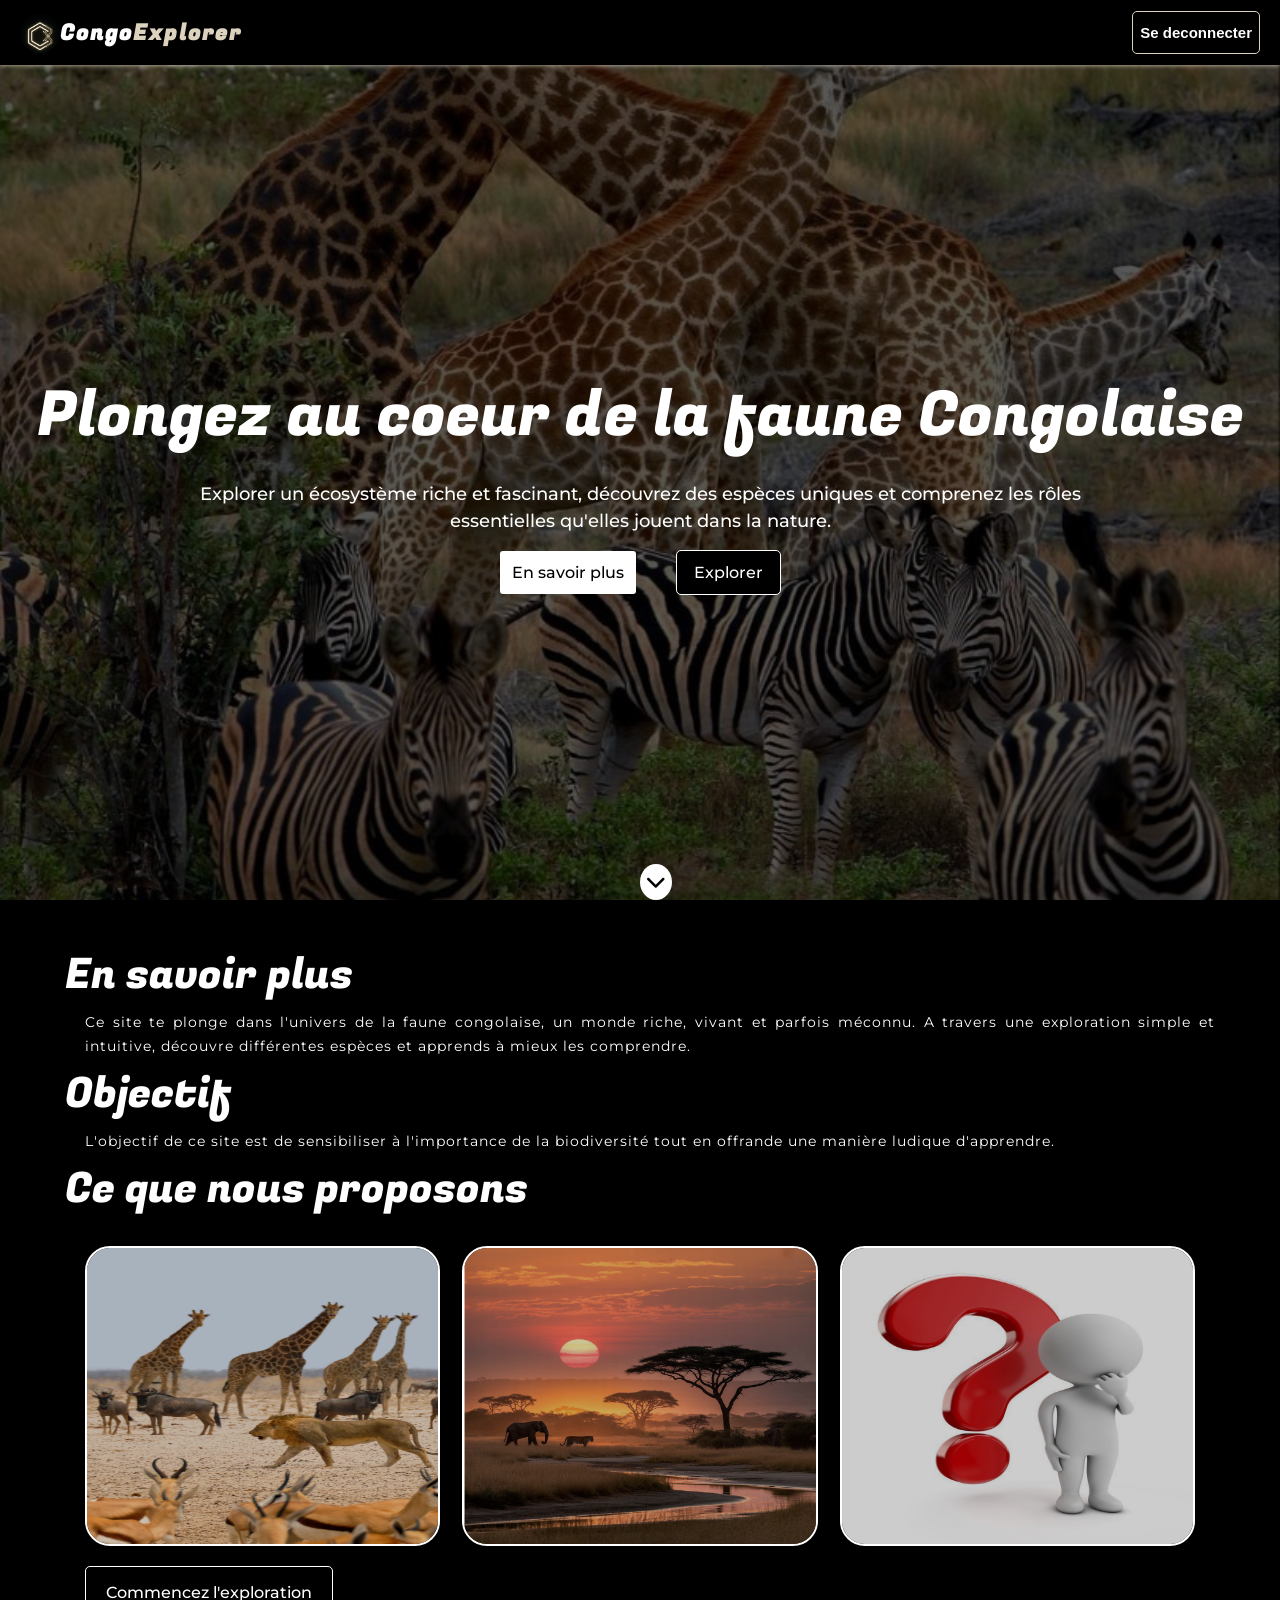
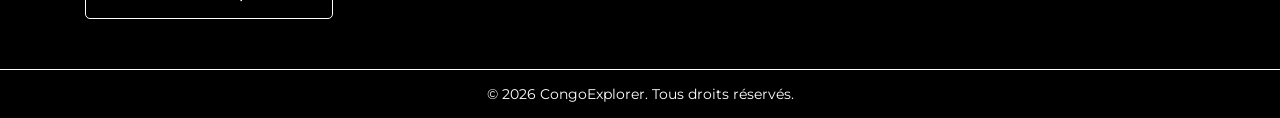
==== apropos.html @ d5345e98 "Features : Fin de l'à propos et début de l'exploration" ====
<!DOCTYPE html>
<html lang="en">
<head>
    <meta charset="UTF-8">
    <meta name="viewport" content="width=device-width, initial-scale=1.0">
    <title>CongoExplorer -- A Propos</title>
    <link rel="stylesheet" href="https://cdnjs.cloudflare.com/ajax/libs/font-awesome/6.5.1/css/all.min.css">
    <link rel="stylesheet" href="apropos.css">
    <script src="apropos.js" type="module" defer></script>

</head>
<body>
    <div id="explo-container">

        <header class="header">
            <div class="header-title">
                <div class="logo">

                </div>

                <p class="title">Congo<span>Explorer</span></p>
            </div>

            <button class="disconnect">Se deconnecter</button>
        </header>

        <div class="banner">
            <p class="intro">Plongez au coeur de la faune Congolaise</p>
            <p class="texte">Explorer un écosystème riche et fascinant, découvrez des espèces uniques et comprenez les rôles essentielles qu'elles jouent dans la nature.</p>

            <div class="btns">
                <a class="learnMore-btn" href="#learnMore">En savoir plus</a>
                <a class="explore-btn" href="explorer.html">Explorer</a>

            </div>

            <a class="down" href="#learnMore"><i class="fas fa-chevron-down"></i></a>
        </div>

        

        <section id="learnMore">
            <div>
                <h2>En savoir plus</h2>
                <p class="description">
                    Ce site te plonge dans l'univers de la faune congolaise, un monde riche, vivant et parfois méconnu.
                    A  travers une exploration simple et intuitive, découvre différentes espèces et apprends à mieux les comprendre. 
                </p>
            </div>
            
            <div>
                <h2>Objectif</h2>
                <p class="description">
                    L'objectif de ce site est de sensibiliser à l'importance de la biodiversité tout en offrande une manière ludique d'apprendre.
                </p>
            </div>

            <h2>Ce que nous proposons</h2>
            <div class="list-features">
                <div class="features">
                    <div class="part">
                        <h3>Exploration</h3>
                        <p>Parcours différentes espèces animales et découvre leurs caractéristiques principales</p>
                    </div>
                    <img src="images/troupeau3.jpeg" alt="">
                    
                </div>

                <div class="features">

                    <div class="part">
                        <h3>Compréhension</h3>
                        <p>Apprends le rôle de chaque espèce dans son écosystème</p>
                    </div>
                    
                    <img src="images/foret4.jpeg" alt="">
                </div>

                <div class="features">
                    <div class="part"><h3>Quiz</h3></div>
                    <img src="images/quiz2.jpeg" alt="">
                </div>

            </div>

            <a href="explorer.html" class="explore-link">Commencez l'exploration</a>
        </section>

        <footer>
            <p>&copy; 2026 CongoExplorer. Tous droits réservés.</p>
        </footer>
    </div>

</body>
</html>
---- apropos.css ----
@import url('https://fonts.googleapis.com/css2?family=Montserrat:ital,wght@0,100..900;1,100..900&display=swap');
@import url('https://fonts.googleapis.com/css2?family=Berkshire+Swash&family=Fugaz+One&family=Lobster+Two:ital,wght@0,400;0,700;1,400;1,700&family=Merriweather:ital,opsz,wght@0,18..144,300..900;1,18..144,300..900&family=Montserrat:ital,wght@0,100..900;1,100..900&display=swap');

*{
    margin: 0;
    padding: 0;
    box-sizing: border-box;
}

:root{
    --primary-color: rgb(220, 210, 190);
    --secondary-color: rgb(245, 245, 220);
    --third-color: rgb(255, 255, 255);
    --fourth-color: rgb(0, 0, 0);
    --fifth-color : rgba(0,0,0,.7);
    --error-color: #842029;
    --success-color : #43A047;
    --bg-error-color: #f8d7da;
    --bg-success-color: #e6fffa;
    --font-family : "Fugaz One", cursive;
}


html{
    font-size: 62.5%;
    scroll-behavior: smooth;
}

body{
    font-size: 1.4rem;
    font-family: 'Montserrat', sans-serif;
    background-color : var(--fourth-color);
    color: var(--third-color);
     
}

#explo-container{
    position: relative;
    display: flex;
    flex-direction: column;
}

/*========================== STYLISATION DU HEADER =============================*/
.header{
    position: fixed;
    top: 0;
    width: 100%;
    z-index: 1001;
    display: flex;
    justify-content: space-between;
    align-items: center;
    padding: 0 2rem;
    box-shadow: 0 0 5px var(--primary-color);
    background-color: var(--fourth-color);
    height: 6.5rem;
}

.header-title{
    display: flex;
    align-items: center;
}

.logo {
    background: url("images/logo.jpeg") no-repeat;
    background-size: cover;
    background-position: center;
    transform-style: preserve-3d;
    height: 40px;
    width: 40px;
    border-radius: 50%;
}


.title{
    font-family: var(--font-family);
    font-size: 2.2rem;
    font-weight: bold;
    letter-spacing: .2rem;
}

.title span{
    color: var(--primary-color);
}

.disconnect {
    font-weight: 550;
    padding: 1.2rem .7rem;
    border-radius: .5rem;
    background-color: var(--fourth-color);
    color: var(--third-color);
    border: 1.5px solid  var(--primary-color);
    cursor: pointer;
    transition: all .5s ease-in-out;
    font-size: 1.5rem;
}

.disconnect:hover{
    background-color: var(--third-color);
    color: var(--fourth-color);
    border-color:transparent  ;
}

/*============================================ STYLISATION DE LA BANNIERE ============================================*/
.banner{
    position: relative;
    display: flex;
    flex-direction: column;
    justify-content: center;
    align-items: center;
    width: 100%;
    height: 100vh;
    padding-top: 6.5rem;
    background: url("images/troupeau2.jpeg");
    background-repeat : no-repeat;
    background-size: cover;
    background-position: center;
    background-color: rgba(0,0,0,.65);
    background-blend-mode: darken;
    overflow: hidden;
}

.texte{
    font-size: 1.8rem;
    width: 70%;
    text-align: center;
    margin-top: 2rem;
    line-height: 1.5;
    font-weight: 500;
}

.intro{
    font-size: 6.2rem;
    font-family:  var(--font-family);
}

.btns{
    width: 50%;
    margin-top: 1.5rem;
    display: flex;
    justify-content: center;
    align-items: center;
    gap: 4rem;

}

.learnMore-btn{
    text-decoration: none;
    background-color: var(--third-color);
    color: var(--fourth-color);
    border: none;
    border-radius: .3rem;
    padding: 1.2rem;
    transition: all .5s ease-in-out; 
    cursor: pointer;
    font-weight: 500;
    font-size: 1.6rem;
}


.explore-btn{
    background-color: var(--fourth-color);
    border: 1.5px solid var(--third-color);
    color: var(--third-color);
    border-radius: .5rem;
    padding: 1.2rem 1.7rem;
    transition: all .5s ease; 
    cursor: pointer;
    font-weight: 500;
    font-size: 1.6rem;
    text-decoration: none;
}

.learnMore-btn:hover{
    background-color: var(--fourth-color);
    border: 1.5px solid var(--third-color);
    color: var(--third-color);
}

.explore-btn:hover{
    background-color: var(--third-color);
    color: var(--fourth-color);
}

.down{
    position: absolute;
    left: 50%;
    bottom: 0;
    font-size: 2rem;
    color: var(--fourth-color);
    background-color: var(--third-color);
    padding: .6rem;
    border-radius: 50%;
    animation: bounce 2s infinite;
}

/*============================================ STYLISATION DE LA SECTION "LEARN MORE" ============================================*/

#learnMore{
    max-width: 1150px;
    margin: 4rem auto 2rem;
    line-height: 1.7;
    scroll-margin-top: 8rem;
}

#learnMore h2{
    font-family:  var(--font-family);
    font-size: 4.2rem;
    font-weight: 500;
}

.description{
    padding-left: 2rem;
    letter-spacing: .1rem;
    text-align: justify;
}

.list-features{
    display: flex;
    gap: 2.2rem;
    margin: 2rem;
}

.features {
    width: 33%;
    height: 300px;
    position: relative;
    border: 2px solid var(--third-color);
    border-radius: 2.5rem;
    overflow: hidden;
}

.features img{
    position: absolute;
    width: 100%;
    height: 100%;
    transition: transform .5s ease;
    z-index: 1;
    opacity: .8;
}

.part{
    position: absolute;
    display: flex;
    flex-direction: column;
    justify-content: center;
    align-items: center;
    color: var(--fourth-color);
    width: 100%;
    height: 100%;
    background-color: rgba(255, 255, 255, .8);
    font-weight: 500;
    transform: translateX(-100%);
    transition: transform .5s ease;
    z-index: 2;
}

.part p{
    font-size: 1.5rem;
    text-align: center;
}
.features:hover .part{
    transform: translateX(0);
}

.features:hover img{
    transform: scale(1.1);
}

.explore-link{
    display: inline-block;
    text-decoration: none;
    margin-left: 2rem;
    padding: 1.2rem 2rem;
    border-radius: .5rem;
    font-size: 1.6rem;
    font-weight: 500;
    background-color: var(--fourth-color);
    color: var(--third-color);
    border: 1.5px solid  var(--third-color);
    transition: all .5s ease-in-out; 
    cursor: pointer;
    
}

.explore-link:hover{
    background-color: var(--third-color);
    color: var(--fourth-color);
}

footer{
    text-align: center;
    padding: 1.5rem;
    background-color: var(--fourth-color);
    color: var(--third-color);
    margin-top: 3rem;
    border-top: 1px solid var(--third-color);
}

/*===================================== CLASSES ESSENTIELLES POUR LES JS ===============================*/

.incorrect {
    color: var(--error-color);
    background-color: var(--bg-error-color);
}


.correct {
    color: var(--success-color);
    background-color: var(--bg-success-color);
}

.correct::before{
    content: "\2714";
    display: block;
    position: absolute;
    left: .5rem;
}

.show{
    display: flex !important;
}

.hide{
    display: none !important;
}

/* ANIMATIONS POUR LA BANNIERE */

@keyframes bounce {
    0%, 20%, 50%, 80%, 100% {
        transform: translateY(0);
    }
    40% {
        transform: translateY(-10px);
    }
    60% {
        transform: translateY(-5px);
    }
}


/* MEDIA QUERIES */

@media (max-width: 1139px) {
    
    .intro{
        font-size: 5rem;
    }

    #learnMore{
        width: 90%;
    }

    #learnMore h2{
        font-size: 4rem;
    }
}

@media (max-width: 927px){
    
    .intro{
        font-size: 3.7rem;
    }

    #learnMore{
        width: 90%;
    }

    #learnMore h2{
        font-size: 2.8rem;
    }

    #learnMore p{
        letter-spacing: normal;
        padding: auto .5rem;
    }

    .list-features{
        gap: 1.5rem;
    }
    .features{
        height: 270px;
        
    }

    .btns{
        gap: 1rem;
        width: auto;
    }
}

@media (max-width :692px){

    .header{
        height: 5.5rem;
    }

    .title{
        font-size: 1.6rem;
    }

    .disconnect{
        padding: .8rem .7rem;
        font-size: 1.3rem;
    }
    .intro{
        font-size: 3rem;
        text-align: center;
    }

    .texte{
        font-size: 1.5rem;
    }

    .btns{
        gap: 1rem;
        width: auto;
    }

    .list-features{
        display: block;
        width: 90%;
        gap: 0;
        margin-inline: auto;
    }

    .features{
        width: 100%;
        margin-top: 3rem;
        border-radius: 1.3rem;
    }

    .part p {
        font-size: 1.3rem;
    }

    .explore-link{
        font-size: 1.4rem;
        align-items: center;
        text-align: center;
    }
}
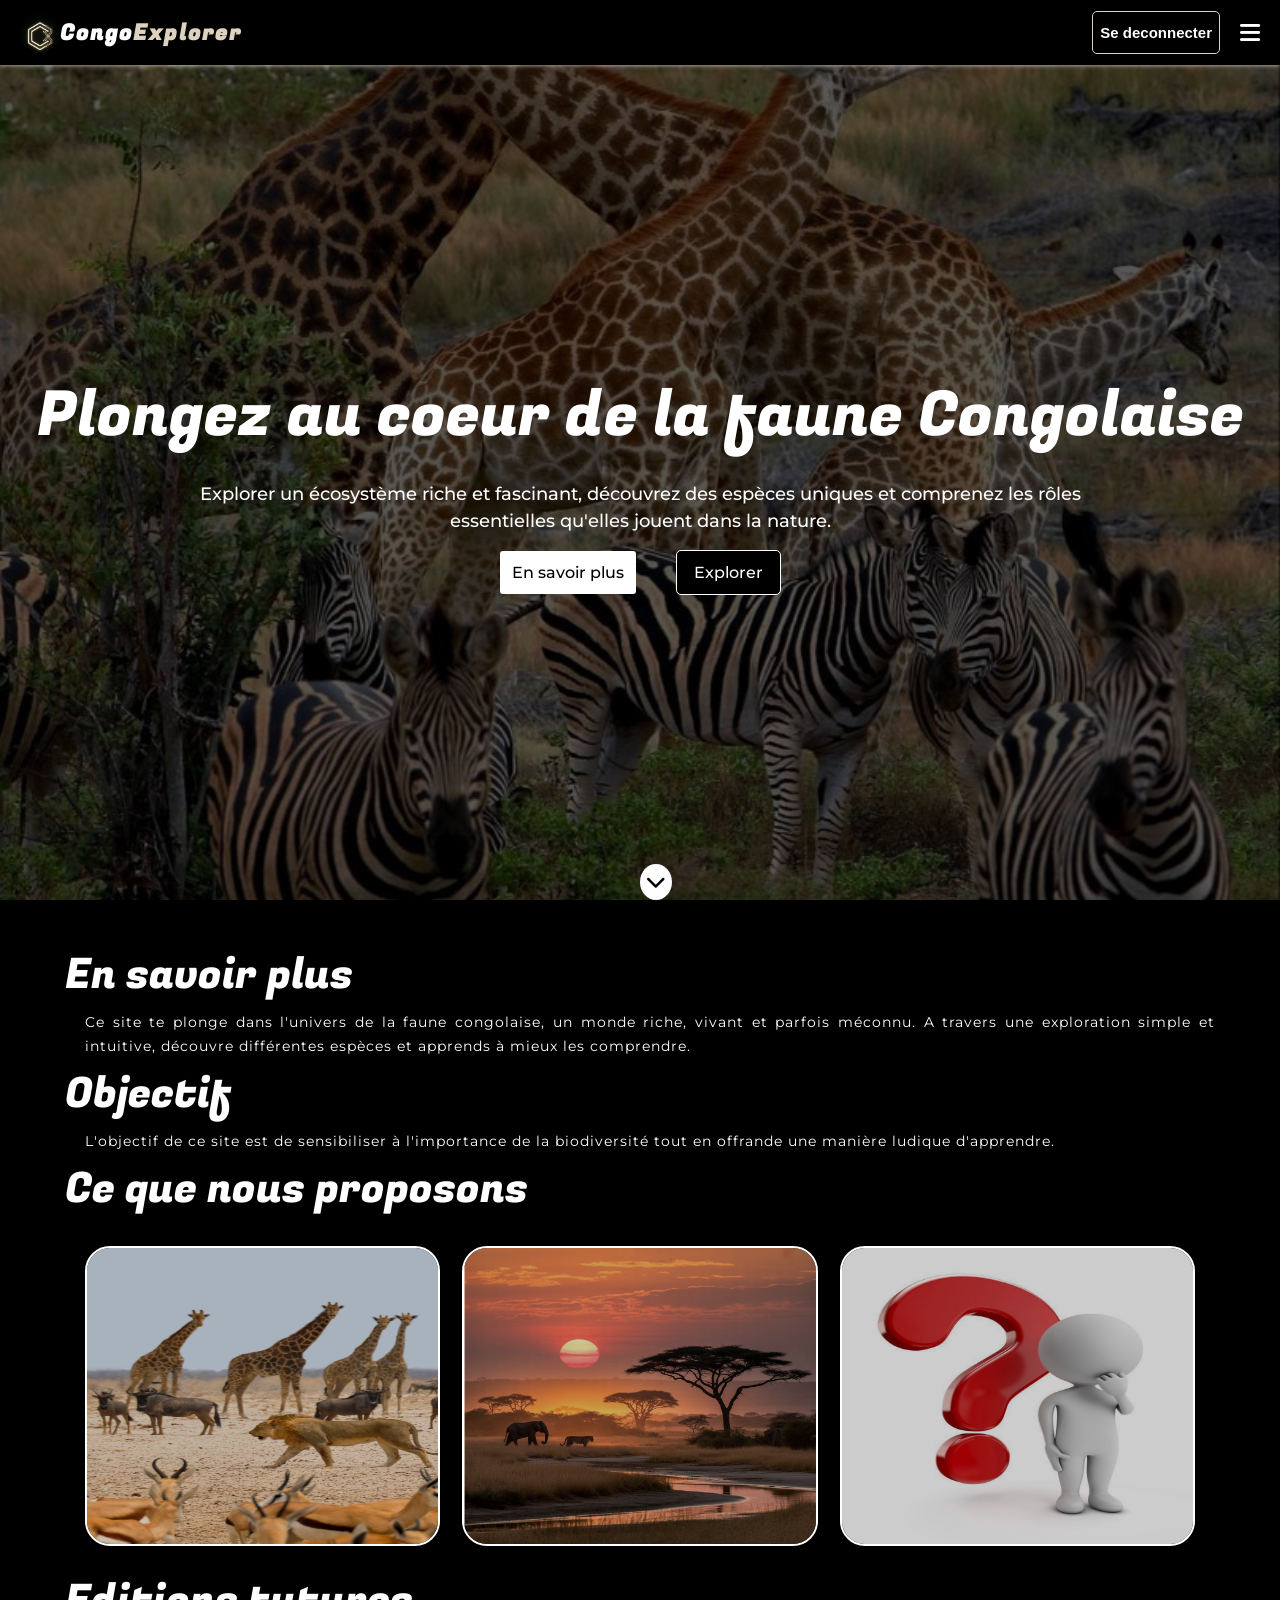
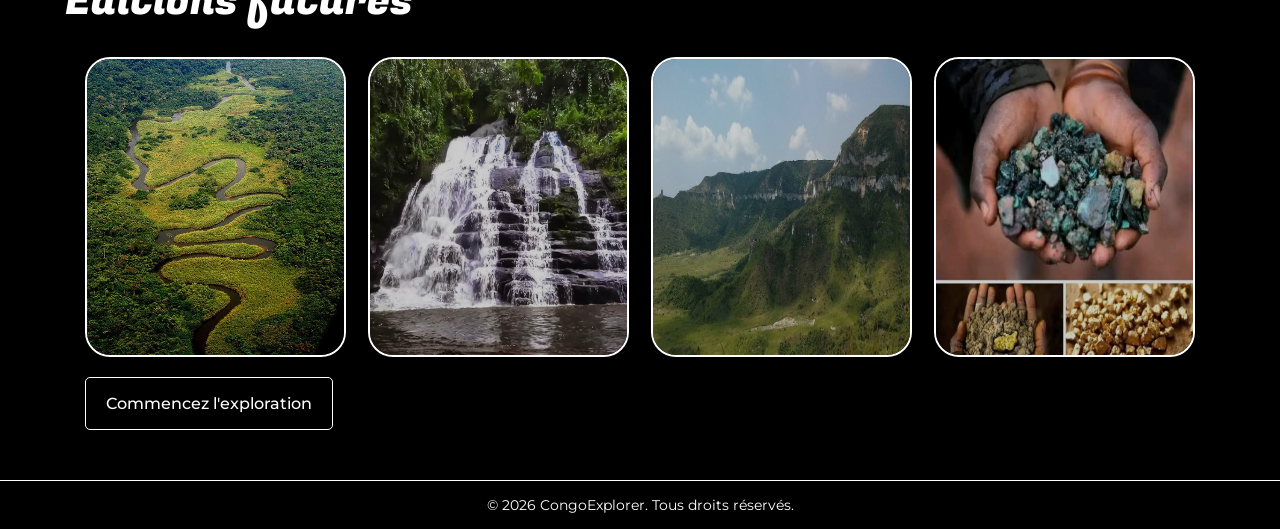
==== commit 2c185723: "Features : Ajout de la partie Quiz" ====
--- a/apropos.html
+++ b/apropos.html
@@ -19,9 +19,20 @@
                 </div>
 
                 <p class="title">Congo<span>Explorer</span></p>
+                  
             </div>
 
-            <button class="disconnect">Se deconnecter</button>
+            <div class="header-btn">
+                <button class="disconnect">Se deconnecter</button>
+                <i class="fas fa-bars"></i>
+
+                <ul class="menu">
+                    <li><a href="#morelearn">En Savoir plus</a></li>
+                    <li><a href="#propositions">Propositions</a></li>
+                    <li><a href="#edit-futures">Editions futures</a></li>
+                </ul>
+            </div>
+            
         </header>
 
         <div class="banner">
@@ -40,7 +51,7 @@
         
 
         <section id="learnMore">
-            <div>
+            <div id="morelearn">
                 <h2>En savoir plus</h2>
                 <p class="description">
                     Ce site te plonge dans l'univers de la faune congolaise, un monde riche, vivant et parfois méconnu.
@@ -55,7 +66,7 @@
                 </p>
             </div>
 
-            <h2>Ce que nous proposons</h2>
+            <h2 id="propositions">Ce que nous proposons</h2>
             <div class="list-features">
                 <div class="features">
                     <div class="part">
@@ -82,6 +93,28 @@
                 </div>
 
             </div>
+            <h2 id="edit-futures">Editions futures</h2>
+            <div class="list-features">
+                <div class="features">
+                    <div class="part"><h3>CongoExplorer <span>Flore</span></h3></div>
+                    <img src="images/faune.jpeg" alt="">
+                </div>
+
+                <div class="features">
+                    <div class="part"><h3>CongoExplorer <span>Hydrographie</span></h3></div>
+                    <img src="images/chute5.jpeg" alt="">
+                </div>
+
+                <div class="features">
+                    <div class="part"><h3>CongoExplorer <span>Relief</span></h3></div>
+                    <img src="images/relief.jpeg" alt="">
+                </div>
+
+                <div class="features">
+                    <div class="part"><h3>CongoExplorer <span>Ressources</span></h3></div>
+                    <img src="images/minerais.jpeg" alt="">
+                </div>
+            </div>
 
             <a href="explorer.html" class="explore-link">Commencez l'exploration</a>
         </section>
--- a/apropos.css
+++ b/apropos.css
@@ -58,6 +58,44 @@
 .header-title{
     display: flex;
     align-items: center;
+}
+
+.header-btn{
+    display: flex;
+    gap: 2rem;
+    align-items: center;
+    position: relative;
+}
+.fa-bars{
+    font-size: 2.3rem;
+    cursor: pointer;
+}
+
+.menu {
+    position: absolute;
+    top: 100%;
+    right: 0;
+    margin-top: 2rem;
+    border: 1px solid var(--primary-color);
+    display: none;
+}
+
+.menu li{
+    list-style: none;
+    padding: 1rem 2rem;
+    background-color: var(--third-color);
+    color: var(--fourth-color);
+    cursor: pointer;
+    
+}
+
+.menu a {
+    text-decoration: none;
+    color: var(--fourth-color);
+}
+
+.menu li:hover{
+    background-color: var(--primary-color);
 }
 
 .logo {
@@ -257,6 +295,10 @@
 .part p{
     font-size: 1.5rem;
     text-align: center;
+}
+
+.part span{
+    color : var(--success-color);
 }
 .features:hover .part{
     transform: translateX(0);
@@ -317,7 +359,7 @@
 }
 
 .show{
-    display: flex !important;
+    display: block !important;
 }
 
 .hide{
@@ -440,3 +482,25 @@
         text-align: center;
     }
 }
+
+@media (max-width: 470px){
+
+    .header-title{
+        display: block;
+        
+    }
+    .title{
+        font-size: 1.4rem;
+
+    }
+    .fa-bars{
+        font-size: 1.8rem;
+    }
+
+    .disconnect{
+        padding: .5rem;
+        font-size: 1.2rem;
+    }
+}
+
+
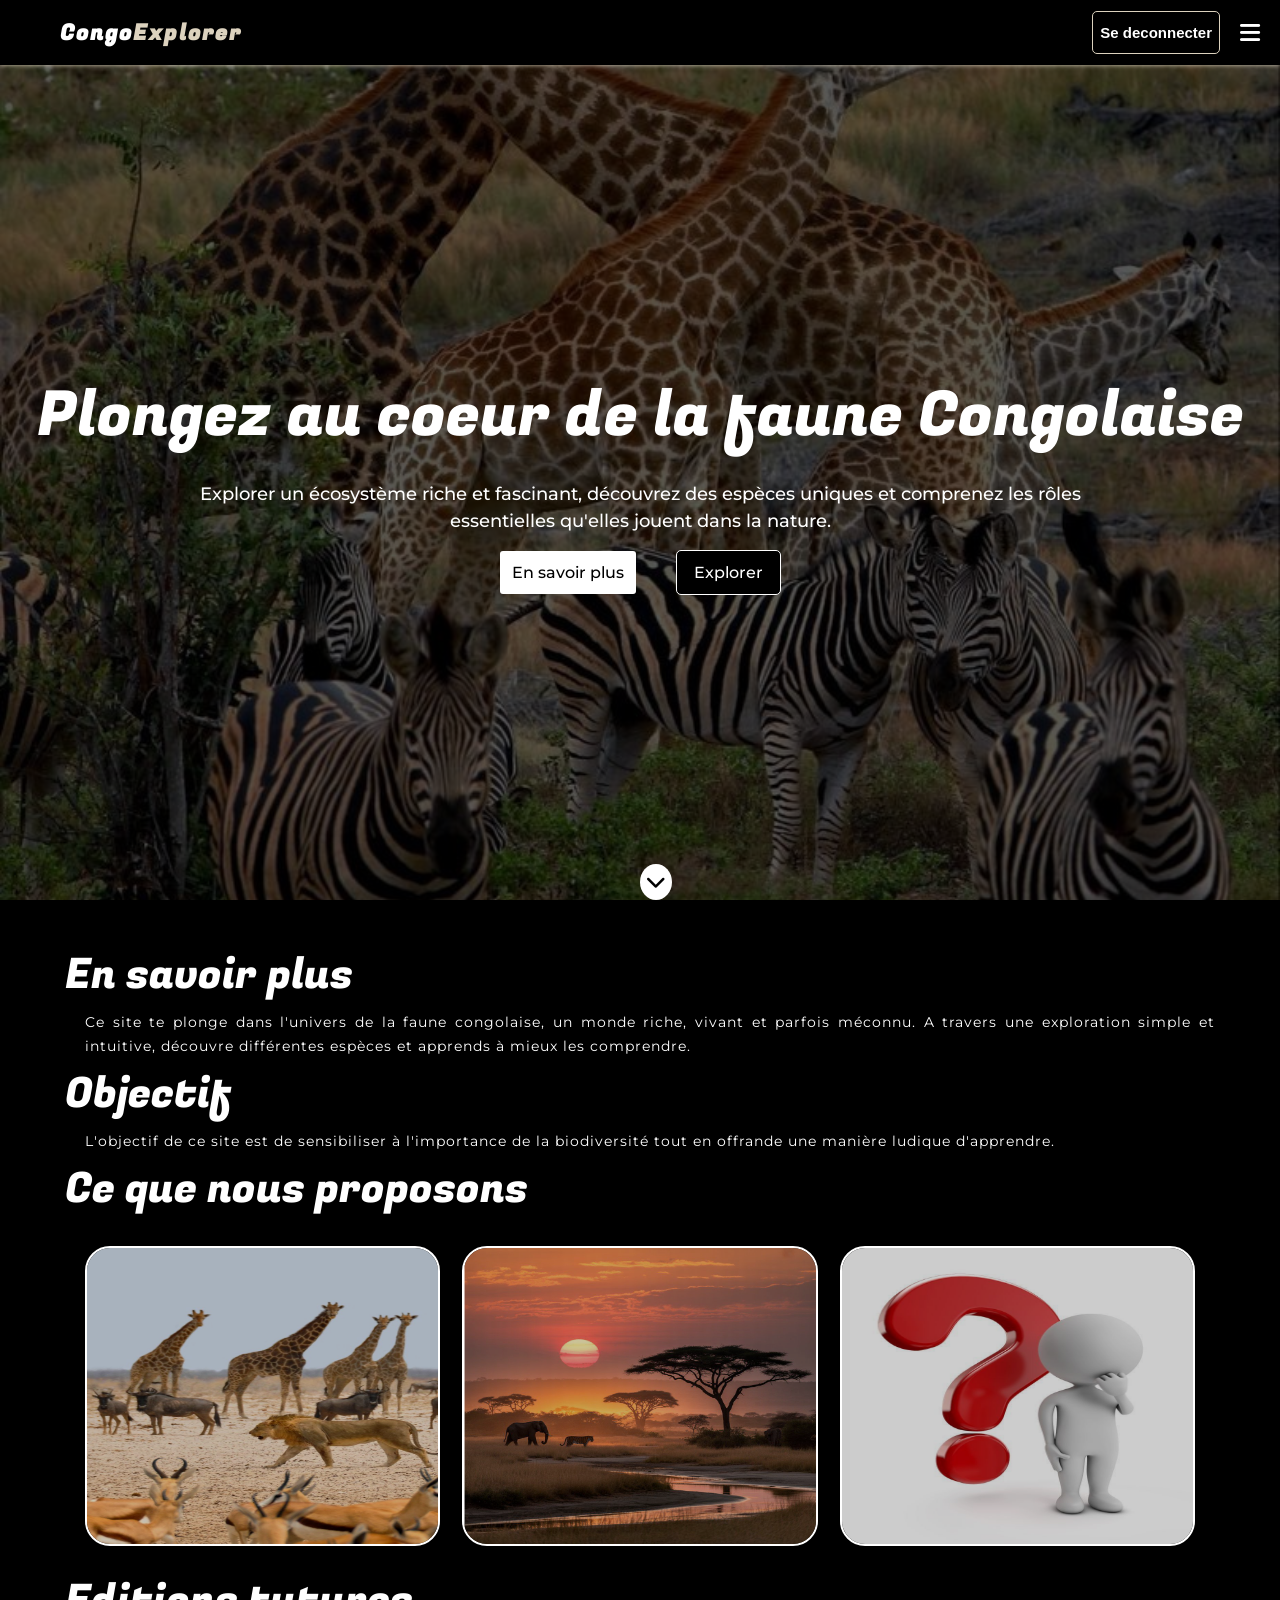
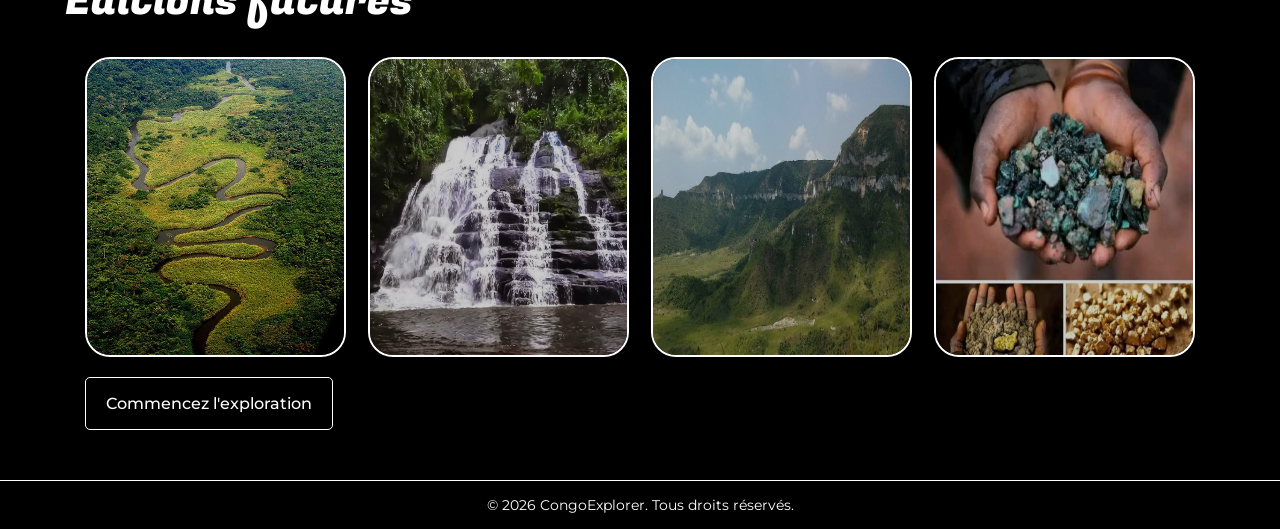
==== commit f3769214: "Ajout du readme & Validation finale du projet Congo Explorer" ====
--- a/apropos.html
+++ b/apropos.html
@@ -5,8 +5,8 @@
     <meta name="viewport" content="width=device-width, initial-scale=1.0">
     <title>CongoExplorer -- A Propos</title>
     <link rel="stylesheet" href="https://cdnjs.cloudflare.com/ajax/libs/font-awesome/6.5.1/css/all.min.css">
-    <link rel="stylesheet" href="apropos.css">
-    <script src="apropos.js" type="module" defer></script>
+    <link rel="stylesheet" href="css/apropos.css">
+    <script src="js/apropos.js" type="module" defer></script>
 
 </head>
 <body>
--- a/css/apropos.css
+++ b/css/apropos.css
@@ -0,0 +1,506 @@
+@import url('https://fonts.googleapis.com/css2?family=Montserrat:ital,wght@0,100..900;1,100..900&display=swap');
+@import url('https://fonts.googleapis.com/css2?family=Berkshire+Swash&family=Fugaz+One&family=Lobster+Two:ital,wght@0,400;0,700;1,400;1,700&family=Merriweather:ital,opsz,wght@0,18..144,300..900;1,18..144,300..900&family=Montserrat:ital,wght@0,100..900;1,100..900&display=swap');
+
+*{
+    margin: 0;
+    padding: 0;
+    box-sizing: border-box;
+}
+
+:root{
+    --primary-color: rgb(220, 210, 190);
+    --secondary-color: rgb(245, 245, 220);
+    --third-color: rgb(255, 255, 255);
+    --fourth-color: rgb(0, 0, 0);
+    --fifth-color : rgba(0,0,0,.7);
+    --error-color: #842029;
+    --success-color : #43A047;
+    --bg-error-color: #f8d7da;
+    --bg-success-color: #e6fffa;
+    --font-family : "Fugaz One", cursive;
+}
+
+
+html{
+    font-size: 62.5%;
+    scroll-behavior: smooth;
+}
+
+body{
+    font-size: 1.4rem;
+    font-family: 'Montserrat', sans-serif;
+    background-color : var(--fourth-color);
+    color: var(--third-color);
+     
+}
+
+#explo-container{
+    position: relative;
+    display: flex;
+    flex-direction: column;
+}
+
+/*========================== STYLISATION DU HEADER =============================*/
+.header{
+    position: fixed;
+    top: 0;
+    width: 100%;
+    z-index: 1001;
+    display: flex;
+    justify-content: space-between;
+    align-items: center;
+    padding: 0 2rem;
+    box-shadow: 0 0 5px var(--primary-color);
+    background-color: var(--fourth-color);
+    height: 6.5rem;
+}
+
+.header-title{
+    display: flex;
+    align-items: center;
+}
+
+.header-btn{
+    display: flex;
+    gap: 2rem;
+    align-items: center;
+    position: relative;
+}
+.fa-bars{
+    font-size: 2.3rem;
+    cursor: pointer;
+}
+
+.menu {
+    position: absolute;
+    top: 100%;
+    right: 0;
+    margin-top: 2rem;
+    border: 1px solid var(--primary-color);
+    display: none;
+}
+
+.menu li{
+    list-style: none;
+    padding: 1rem 2rem;
+    background-color: var(--third-color);
+    color: var(--fourth-color);
+    cursor: pointer;
+    
+}
+
+.menu a {
+    text-decoration: none;
+    color: var(--fourth-color);
+}
+
+.menu li:hover{
+    background-color: var(--primary-color);
+}
+
+.logo {
+    background: url("images/logo.jpeg") no-repeat;
+    background-size: cover;
+    background-position: center;
+    transform-style: preserve-3d;
+    height: 40px;
+    width: 40px;
+    border-radius: 50%;
+}
+
+
+.title{
+    font-family: var(--font-family);
+    font-size: 2.2rem;
+    font-weight: bold;
+    letter-spacing: .2rem;
+}
+
+.title span{
+    color: var(--primary-color);
+}
+
+.disconnect {
+    font-weight: 550;
+    padding: 1.2rem .7rem;
+    border-radius: .5rem;
+    background-color: var(--fourth-color);
+    color: var(--third-color);
+    border: 1.5px solid  var(--primary-color);
+    cursor: pointer;
+    transition: all .5s ease-in-out;
+    font-size: 1.5rem;
+}
+
+.disconnect:hover{
+    background-color: var(--third-color);
+    color: var(--fourth-color);
+    border-color:transparent  ;
+}
+
+/*============================================ STYLISATION DE LA BANNIERE ============================================*/
+.banner{
+    position: relative;
+    display: flex;
+    flex-direction: column;
+    justify-content: center;
+    align-items: center;
+    width: 100%;
+    height: 100vh;
+    padding-top: 6.5rem;
+    background: url("../images/troupeau2.jpeg");
+    background-repeat : no-repeat;
+    background-size: cover;
+    background-position: center;
+    background-color: rgba(0,0,0,.65);
+    background-blend-mode: darken;
+    overflow: hidden;
+}
+
+.texte{
+    font-size: 1.8rem;
+    width: 70%;
+    text-align: center;
+    margin-top: 2rem;
+    line-height: 1.5;
+    font-weight: 500;
+}
+
+.intro{
+    font-size: 6.2rem;
+    font-family:  var(--font-family);
+}
+
+.btns{
+    width: 50%;
+    margin-top: 1.5rem;
+    display: flex;
+    justify-content: center;
+    align-items: center;
+    gap: 4rem;
+
+}
+
+.learnMore-btn{
+    text-decoration: none;
+    background-color: var(--third-color);
+    color: var(--fourth-color);
+    border: none;
+    border-radius: .3rem;
+    padding: 1.2rem;
+    transition: all .5s ease-in-out; 
+    cursor: pointer;
+    font-weight: 500;
+    font-size: 1.6rem;
+}
+
+
+.explore-btn{
+    background-color: var(--fourth-color);
+    border: 1.5px solid var(--third-color);
+    color: var(--third-color);
+    border-radius: .5rem;
+    padding: 1.2rem 1.7rem;
+    transition: all .5s ease; 
+    cursor: pointer;
+    font-weight: 500;
+    font-size: 1.6rem;
+    text-decoration: none;
+}
+
+.learnMore-btn:hover{
+    background-color: var(--fourth-color);
+    border: 1.5px solid var(--third-color);
+    color: var(--third-color);
+}
+
+.explore-btn:hover{
+    background-color: var(--third-color);
+    color: var(--fourth-color);
+}
+
+.down{
+    position: absolute;
+    left: 50%;
+    bottom: 0;
+    font-size: 2rem;
+    color: var(--fourth-color);
+    background-color: var(--third-color);
+    padding: .6rem;
+    border-radius: 50%;
+    animation: bounce 2s infinite;
+}
+
+/*============================================ STYLISATION DE LA SECTION "LEARN MORE" ============================================*/
+
+#learnMore{
+    max-width: 1150px;
+    margin: 4rem auto 2rem;
+    line-height: 1.7;
+    scroll-margin-top: 8rem;
+}
+
+#learnMore h2{
+    font-family:  var(--font-family);
+    font-size: 4.2rem;
+    font-weight: 500;
+}
+
+.description{
+    padding-left: 2rem;
+    letter-spacing: .1rem;
+    text-align: justify;
+}
+
+.list-features{
+    display: flex;
+    gap: 2.2rem;
+    margin: 2rem;
+}
+
+.features {
+    width: 33%;
+    height: 300px;
+    position: relative;
+    border: 2px solid var(--third-color);
+    border-radius: 2.5rem;
+    overflow: hidden;
+}
+
+.features img{
+    position: absolute;
+    width: 100%;
+    height: 100%;
+    transition: transform .5s ease;
+    z-index: 1;
+    opacity: .8;
+}
+
+.part{
+    position: absolute;
+    display: flex;
+    flex-direction: column;
+    justify-content: center;
+    align-items: center;
+    color: var(--fourth-color);
+    width: 100%;
+    height: 100%;
+    background-color: rgba(255, 255, 255, .8);
+    font-weight: 500;
+    transform: translateX(-100%);
+    transition: transform .5s ease;
+    z-index: 2;
+}
+
+.part p{
+    font-size: 1.5rem;
+    text-align: center;
+}
+
+.part span{
+    color : var(--success-color);
+}
+.features:hover .part{
+    transform: translateX(0);
+}
+
+.features:hover img{
+    transform: scale(1.1);
+}
+
+.explore-link{
+    display: inline-block;
+    text-decoration: none;
+    margin-left: 2rem;
+    padding: 1.2rem 2rem;
+    border-radius: .5rem;
+    font-size: 1.6rem;
+    font-weight: 500;
+    background-color: var(--fourth-color);
+    color: var(--third-color);
+    border: 1.5px solid  var(--third-color);
+    transition: all .5s ease-in-out; 
+    cursor: pointer;
+    
+}
+
+.explore-link:hover{
+    background-color: var(--third-color);
+    color: var(--fourth-color);
+}
+
+footer{
+    text-align: center;
+    padding: 1.5rem;
+    background-color: var(--fourth-color);
+    color: var(--third-color);
+    margin-top: 3rem;
+    border-top: 1px solid var(--third-color);
+}
+
+/*===================================== CLASSES ESSENTIELLES POUR LES JS ===============================*/
+
+.incorrect {
+    color: var(--error-color);
+    background-color: var(--bg-error-color);
+}
+
+
+.correct {
+    color: var(--success-color);
+    background-color: var(--bg-success-color);
+}
+
+.correct::before{
+    content: "\2714";
+    display: block;
+    position: absolute;
+    left: .5rem;
+}
+
+.show{
+    display: block !important;
+}
+
+.hide{
+    display: none !important;
+}
+
+/* ANIMATIONS POUR LA BANNIERE */
+
+@keyframes bounce {
+    0%, 20%, 50%, 80%, 100% {
+        transform: translateY(0);
+    }
+    40% {
+        transform: translateY(-10px);
+    }
+    60% {
+        transform: translateY(-5px);
+    }
+}
+
+
+/* MEDIA QUERIES */
+
+@media (max-width: 1139px) {
+    
+    .intro{
+        font-size: 5rem;
+    }
+
+    #learnMore{
+        width: 90%;
+    }
+
+    #learnMore h2{
+        font-size: 4rem;
+    }
+}
+
+@media (max-width: 927px){
+    
+    .intro{
+        font-size: 3.7rem;
+    }
+
+    #learnMore{
+        width: 90%;
+    }
+
+    #learnMore h2{
+        font-size: 2.8rem;
+    }
+
+    #learnMore p{
+        letter-spacing: normal;
+        padding: auto .5rem;
+    }
+
+    .list-features{
+        gap: 1.5rem;
+    }
+    .features{
+        height: 270px;
+        
+    }
+
+    .btns{
+        gap: 1rem;
+        width: auto;
+    }
+}
+
+@media (max-width :692px){
+
+    .header{
+        height: 5.5rem;
+    }
+
+    .title{
+        font-size: 1.6rem;
+    }
+
+    .disconnect{
+        padding: .8rem .7rem;
+        font-size: 1.3rem;
+    }
+    .intro{
+        font-size: 3rem;
+        text-align: center;
+    }
+
+    .texte{
+        font-size: 1.5rem;
+    }
+
+    .btns{
+        gap: 1rem;
+        width: auto;
+    }
+
+    .list-features{
+        display: block;
+        width: 90%;
+        gap: 0;
+        margin-inline: auto;
+    }
+
+    .features{
+        width: 100%;
+        margin-top: 3rem;
+        border-radius: 1.3rem;
+    }
+
+    .part p {
+        font-size: 1.3rem;
+    }
+
+    .explore-link{
+        font-size: 1.4rem;
+        align-items: center;
+        text-align: center;
+    }
+}
+
+@media (max-width: 470px){
+
+    .header-title{
+        display: block;
+        
+    }
+    .title{
+        font-size: 1.4rem;
+
+    }
+    .fa-bars{
+        font-size: 1.8rem;
+    }
+
+    .disconnect{
+        padding: .5rem;
+        font-size: 1.2rem;
+    }
+}
+
+
